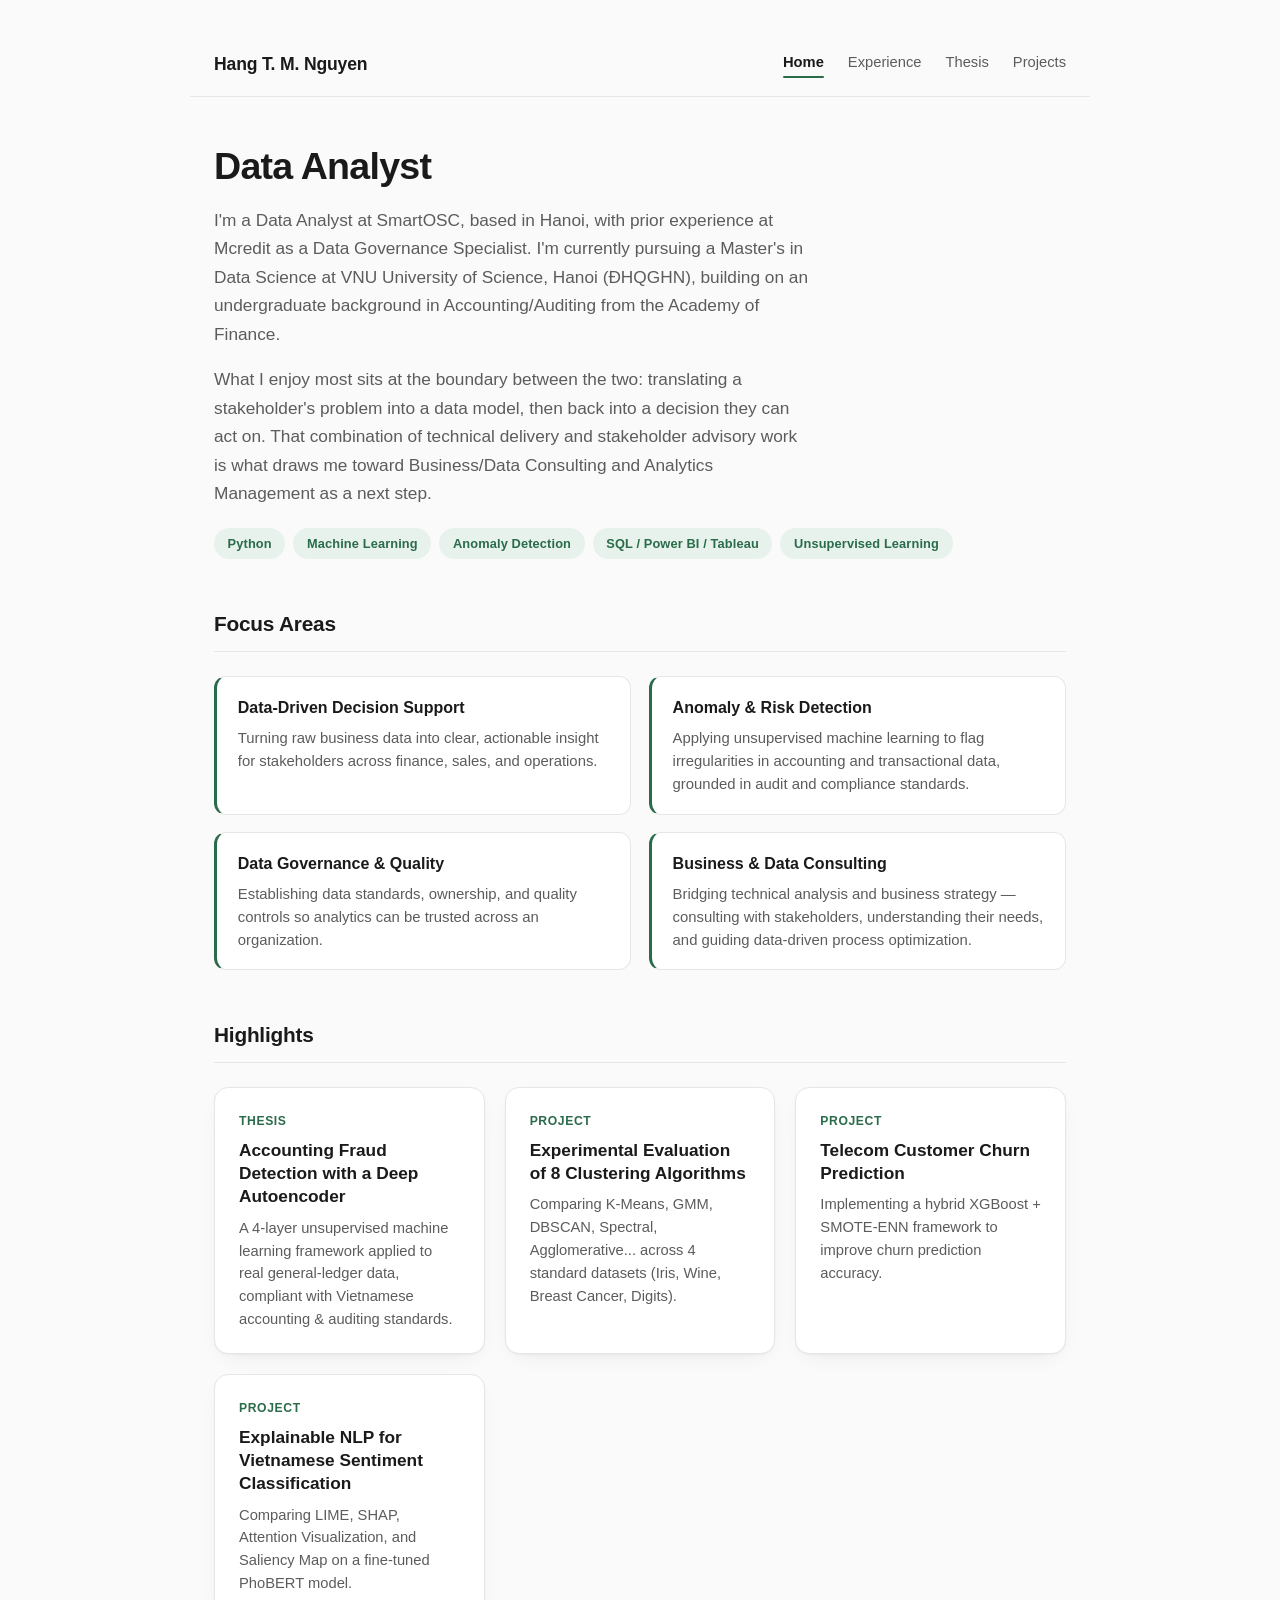
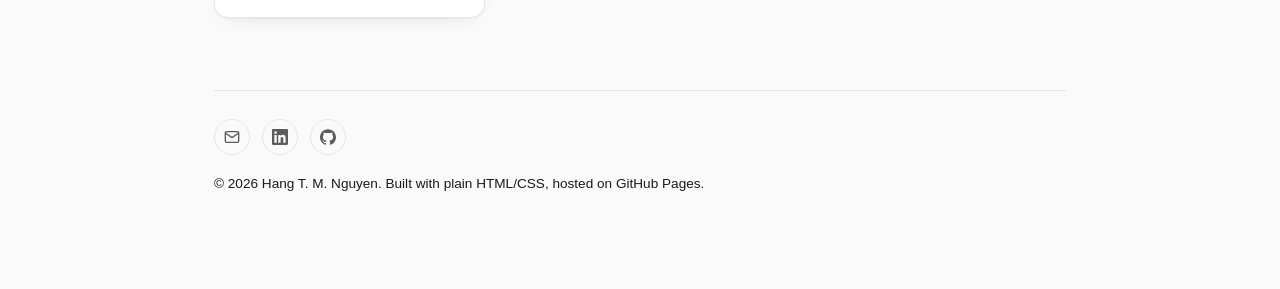
==== index.html @ ceee5864 "Add Experience page and reorder nav to Home/Experience/Thesis/Projects - New Experience page: real S" ====
<!DOCTYPE html>
<html lang="en">
<head>
<meta charset="UTF-8">
<meta name="viewport" content="width=device-width, initial-scale=1.0">
<title>Hang T. M. Nguyen — Data Portfolio</title>
<meta name="description" content="Data Analyst portfolio — master's thesis research, applied machine learning projects, and professional experience in data warehousing, governance, and BI.">
<meta name="theme-color" content="#2a6b4a">
<link rel="icon" type="image/svg+xml" href="assets/img/favicon.svg">
<meta property="og:title" content="Hang T. M. Nguyen — Data Portfolio">
<meta property="og:description" content="Data Analyst portfolio — master's thesis research, applied machine learning projects, and professional experience in data warehousing, governance, and BI.">
<meta property="og:type" content="website">
<meta property="og:image" content="https://hangminh102001-crypto.github.io/personal-portfolio/assets/img/og-image.png">
<meta property="og:image:secure_url" content="https://hangminh102001-crypto.github.io/personal-portfolio/assets/img/og-image.png">
<meta property="og:image:type" content="image/png">
<meta property="og:image:width" content="1200">
<meta property="og:image:height" content="630">
<meta property="og:url" content="https://hangminh102001-crypto.github.io/personal-portfolio/">
<meta name="twitter:card" content="summary_large_image">
<link rel="stylesheet" href="assets/css/style.css">
</head>
<body>
<div class="wrap">
  <header class="site-header">
    <a class="brand" href="index.html">Hang T. M. Nguyen</a>
    <nav class="site-nav">
      <a href="index.html" class="active">Home</a>
      <a href="experience/index.html">Experience</a>
      <a href="thesis/index.html">Thesis</a>
      <a href="projects/index.html">Projects</a>
    </nav>
  </header>

  <main>
    <h1>Data Analyst</h1>
    <p class="lede">
      I'm a Data Analyst at SmartOSC, based in Hanoi, with prior experience at Mcredit as a
      Data Governance Specialist. I'm currently pursuing a Master's in Data Science at VNU
      University of Science, Hanoi (ĐHQGHN), building on an undergraduate background in
      Accounting/Auditing from the Academy of Finance.
    </p>
    <p class="lede">
      What I enjoy most sits at the boundary between the two: translating a stakeholder's
      problem into a data model, then back into a decision they can act on. That combination
      of technical delivery and stakeholder advisory work is what draws me toward
      Business/Data Consulting and Analytics Management as a next step.
    </p>

    <div class="tag-row">
      <span class="tag">Python</span>
      <span class="tag">Machine Learning</span>
      <span class="tag">Anomaly Detection</span>
      <span class="tag">SQL / Power BI / Tableau</span>
      <span class="tag">Unsupervised Learning</span>
    </div>

    <h2>Focus Areas</h2>
    <div class="focus-grid">
      <div class="focus-item">
        <h3>Data-Driven Decision Support</h3>
        <p>Turning raw business data into clear, actionable insight for stakeholders across finance, sales, and operations.</p>
      </div>
      <div class="focus-item">
        <h3>Anomaly &amp; Risk Detection</h3>
        <p>Applying unsupervised machine learning to flag irregularities in accounting and transactional data, grounded in audit and compliance standards.</p>
      </div>
      <div class="focus-item">
        <h3>Data Governance &amp; Quality</h3>
        <p>Establishing data standards, ownership, and quality controls so analytics can be trusted across an organization.</p>
      </div>
      <div class="focus-item">
        <h3>Business &amp; Data Consulting</h3>
        <p>Bridging technical analysis and business strategy — consulting with stakeholders, understanding their needs, and guiding data-driven process optimization.</p>
      </div>
    </div>

    <h2>Highlights</h2>
    <div class="card-grid">
      <a class="card" href="thesis/index.html">
        <div class="card-eyebrow">Thesis</div>
        <h3>Accounting Fraud Detection with a Deep Autoencoder</h3>
        <p>A 4-layer unsupervised machine learning framework applied to real general-ledger
        data, compliant with Vietnamese accounting &amp; auditing standards.</p>
      </a>
      <a class="card" href="projects/clustering.html">
        <div class="card-eyebrow">Project</div>
        <h3>Experimental Evaluation of 8 Clustering Algorithms</h3>
        <p>Comparing K-Means, GMM, DBSCAN, Spectral, Agglomerative... across 4 standard
        datasets (Iris, Wine, Breast Cancer, Digits).</p>
      </a>
      <a class="card" href="projects/churn.html">
        <div class="card-eyebrow">Project</div>
        <h3>Telecom Customer Churn Prediction</h3>
        <p>Implementing a hybrid XGBoost + SMOTE-ENN framework to improve churn prediction
        accuracy.</p>
      </a>
      <a class="card" href="projects/xai.html">
        <div class="card-eyebrow">Project</div>
        <h3>Explainable NLP for Vietnamese Sentiment Classification</h3>
        <p>Comparing LIME, SHAP, Attention Visualization, and Saliency Map on a
        fine-tuned PhoBERT model.</p>
      </a>
    </div>

  </main>

  <footer class="site-footer">
    <div class="social-links">
      <a href="mailto:hangminh102001@gmail.com" aria-label="Email">
        <svg viewBox="0 0 24 24" fill="none" stroke="currentColor" stroke-width="2" stroke-linecap="round" stroke-linejoin="round"><rect x="2" y="4" width="20" height="16" rx="2"/><path d="m22 6-10 7L2 6"/></svg>
      </a>
      <a href="https://www.linkedin.com/in/nguyenminhhang20/" target="_blank" rel="noopener" aria-label="LinkedIn">
        <svg viewBox="0 0 24 24" fill="currentColor"><path d="M20.447 20.452h-3.554v-5.569c0-1.328-.027-3.037-1.852-3.037-1.853 0-2.136 1.445-2.136 2.939v5.667H9.351V9h3.414v1.561h.046c.477-.9 1.637-1.85 3.37-1.85 3.601 0 4.267 2.37 4.267 5.455v6.286zM5.337 7.433c-1.144 0-2.063-.926-2.063-2.065 0-1.138.92-2.063 2.063-2.063 1.14 0 2.064.925 2.064 2.063 0 1.139-.925 2.065-2.064 2.065zm1.782 13.019H3.555V9h3.564v11.452zM22.225 0H1.771C.792 0 0 .774 0 1.729v20.542C0 23.227.792 24 1.771 24h20.451C23.2 24 24 23.227 24 22.271V1.729C24 .774 23.2 0 22.222 0h.003z"/></svg>
      </a>
      <a href="https://github.com/hangminh102001-crypto" target="_blank" rel="noopener" aria-label="GitHub">
        <svg viewBox="0 0 24 24" fill="currentColor"><path d="M12 .297c-6.63 0-12 5.373-12 12 0 5.303 3.438 9.8 8.205 11.385.6.113.82-.258.82-.577 0-.285-.01-1.04-.015-2.04-3.338.724-4.042-1.61-4.042-1.61-.546-1.385-1.333-1.755-1.333-1.755-1.089-.744.084-.729.084-.729 1.205.084 1.838 1.236 1.838 1.236 1.07 1.835 2.809 1.305 3.495.998.108-.775.42-1.305.762-1.605-2.665-.3-5.466-1.332-5.466-5.93 0-1.31.465-2.38 1.235-3.22-.135-.303-.54-1.523.105-3.176 0 0 1.005-.322 3.3 1.23.96-.267 1.98-.399 3-.405 1.02.006 2.04.138 3 .405 2.28-1.552 3.285-1.23 3.285-1.23.645 1.653.24 2.873.12 3.176.765.84 1.23 1.91 1.23 3.22 0 4.61-2.805 5.625-5.475 5.92.42.36.81 1.096.81 2.22 0 1.606-.015 2.896-.015 3.286 0 .315.21.69.825.57C20.565 22.092 24 17.592 24 12.297c0-6.627-5.373-12-12-12"/></svg>
      </a>
    </div>
    <p>&copy; 2026 Hang T. M. Nguyen. Built with plain HTML/CSS, hosted on GitHub Pages.</p>
  </footer>
</div>
</body>
</html>
---- assets/css/style.css ----
:root {
  --bg: #fafafa;
  --bg-card: #ffffff;
  --bg-raised: #ffffff;
  --text: #1a1a1a;
  --text-muted: #5c5c5c;
  --accent: #2a6b4a;
  --accent-2: #3f8f68;
  --accent-soft: #e7f2ec;
  --border: #e6e6e4;
  --shadow: 0 1px 2px rgba(20, 20, 20, 0.04), 0 8px 24px -12px rgba(20, 20, 20, 0.12);
  --shadow-hover: 0 4px 10px rgba(20, 20, 20, 0.06), 0 16px 32px -14px rgba(20, 20, 20, 0.18);
  --max-width: 900px;
  --radius: 14px;
}

@media (prefers-color-scheme: dark) {
  :root {
    --bg: #14161a;
    --bg-card: #1b1e23;
    --bg-raised: #20242a;
    --text: #edeef0;
    --text-muted: #9aa0a8;
    --accent: #6fc39a;
    --accent-2: #8fd6b3;
    --accent-soft: #1c2b24;
    --border: #2c3038;
    --shadow: 0 1px 2px rgba(0, 0, 0, 0.3), 0 8px 24px -12px rgba(0, 0, 0, 0.5);
    --shadow-hover: 0 4px 10px rgba(0, 0, 0, 0.35), 0 20px 36px -14px rgba(0, 0, 0, 0.55);
  }
}

* { box-sizing: border-box; }

::selection {
  background: var(--accent);
  color: #fff;
}

html { scroll-behavior: smooth; }

body {
  margin: 0;
  background: var(--bg);
  color: var(--text);
  font-family: -apple-system, BlinkMacSystemFont, "Segoe UI", Roboto, Helvetica, Arial, sans-serif;
  -webkit-font-smoothing: antialiased;
  text-rendering: optimizeLegibility;
  line-height: 1.65;
}

a { color: inherit; }

:focus-visible {
  outline: 2px solid var(--accent);
  outline-offset: 2px;
  border-radius: 4px;
}

.wrap {
  max-width: var(--max-width);
  margin: 0 auto;
  padding: 2rem 1.5rem 5rem;
}

header.site-header {
  position: sticky;
  top: 0;
  z-index: 20;
  display: flex;
  justify-content: space-between;
  align-items: center;
  flex-wrap: wrap;
  gap: 0.75rem;
  margin: 0 -1.5rem 3rem;
  padding: 1.1rem 1.5rem;
  background: color-mix(in srgb, var(--bg) 88%, transparent);
  backdrop-filter: blur(10px);
  -webkit-backdrop-filter: blur(10px);
  border-bottom: 1px solid var(--border);
}

.brand {
  font-weight: 800;
  font-size: 1.1rem;
  letter-spacing: -0.01em;
  color: var(--text);
  text-decoration: none;
}

nav.site-nav {
  display: flex;
  align-items: center;
}

nav.site-nav a {
  position: relative;
  color: var(--text-muted);
  text-decoration: none;
  margin-left: 1.5rem;
  font-size: 0.92rem;
  font-weight: 500;
  padding-bottom: 4px;
  transition: color 0.15s ease;
}

nav.site-nav a::after {
  content: "";
  position: absolute;
  left: 0;
  right: 100%;
  bottom: 0;
  height: 2px;
  background: var(--accent);
  border-radius: 2px;
  transition: right 0.2s ease;
}

nav.site-nav a:hover {
  color: var(--text);
}

nav.site-nav a:hover::after,
nav.site-nav a.active::after {
  right: 0;
}

nav.site-nav a.active {
  color: var(--text);
  font-weight: 700;
}

h1 {
  font-size: 2.35rem;
  font-weight: 800;
  letter-spacing: -0.02em;
  line-height: 1.15;
  margin: 0 0 0.6rem;
}

h2 {
  font-size: 1.3rem;
  font-weight: 700;
  letter-spacing: -0.01em;
  margin-top: 3rem;
  margin-bottom: 1rem;
  padding-bottom: 0.6rem;
  border-bottom: 1px solid var(--border);
}

h3 {
  font-size: 1.08rem;
  font-weight: 700;
  margin-top: 1.75rem;
}

p, li { color: var(--text); }

.lede {
  color: var(--text-muted);
  font-size: 1.08rem;
  max-width: 62ch;
}

.tag-row {
  display: flex;
  flex-wrap: wrap;
  gap: 0.5rem;
  margin: 1.25rem 0 2rem;
}

.tag {
  background: var(--accent-soft);
  color: var(--accent);
  padding: 0.32rem 0.85rem;
  border-radius: 999px;
  font-size: 0.8rem;
  font-weight: 600;
  letter-spacing: 0.01em;
}

.card-grid {
  display: grid;
  grid-template-columns: repeat(auto-fit, minmax(240px, 1fr));
  gap: 1.25rem;
  margin: 1.5rem 0;
}

.card {
  background: var(--bg-card);
  border: 1px solid var(--border);
  border-radius: var(--radius);
  padding: 1.4rem 1.5rem;
  text-decoration: none;
  color: var(--text);
  display: block;
  box-shadow: var(--shadow);
  transition: transform 0.2s ease, box-shadow 0.2s ease, border-color 0.2s ease;
}

.card:hover {
  transform: translateY(-3px);
  border-color: var(--accent);
  box-shadow: var(--shadow-hover);
}

.card .card-eyebrow {
  color: var(--accent);
  font-size: 0.76rem;
  font-weight: 700;
  text-transform: uppercase;
  letter-spacing: 0.05em;
}

.card h3 {
  margin: 0.5rem 0 0.5rem;
  font-size: 1.08rem;
  line-height: 1.35;
}

.card p {
  color: var(--text-muted);
  font-size: 0.92rem;
  margin: 0;
  line-height: 1.55;
}

figure {
  margin: 1.75rem 0;
}

figure img {
  width: 100%;
  border-radius: var(--radius);
  border: 1px solid var(--border);
  box-shadow: var(--shadow);
  display: block;
}

figcaption {
  color: var(--text-muted);
  font-size: 0.85rem;
  margin-top: 0.6rem;
  text-align: center;
  line-height: 1.5;
}

table {
  width: 100%;
  border-collapse: collapse;
  margin: 1.25rem 0;
  font-size: 0.92rem;
  display: block;
  overflow-x: auto;
  border-radius: 10px;
}

th, td {
  text-align: left;
  padding: 0.65rem 0.9rem;
  border-bottom: 1px solid var(--border);
  white-space: nowrap;
}

thead th {
  color: var(--text-muted);
  font-weight: 700;
  font-size: 0.78rem;
  text-transform: uppercase;
  letter-spacing: 0.04em;
  background: var(--accent-soft);
  border-bottom: 1px solid var(--border);
}

thead tr:first-child th:first-child { border-top-left-radius: 10px; }
thead tr:first-child th:last-child { border-top-right-radius: 10px; }

tbody tr:nth-child(even) {
  background: color-mix(in srgb, var(--bg-card) 60%, var(--accent-soft) 40%);
}

tbody tr:hover {
  background: var(--accent-soft);
}

.note {
  background: var(--accent-soft);
  border-left: 3px solid var(--accent);
  padding: 1rem 1.2rem;
  border-radius: 8px;
  font-size: 0.92rem;
  margin: 1.5rem 0;
}

.btn-row {
  display: flex;
  flex-wrap: wrap;
  gap: 0.75rem;
  margin: 1.5rem 0;
}

.btn {
  display: inline-block;
  padding: 0.6rem 1.2rem;
  border-radius: 8px;
  text-decoration: none;
  font-size: 0.9rem;
  font-weight: 600;
  border: 1px solid var(--border);
  color: var(--text);
  transition: border-color 0.15s ease, transform 0.15s ease;
}

.btn:hover { border-color: var(--accent); }

.btn.primary {
  background: var(--accent);
  color: #fff;
  border-color: var(--accent);
}

footer.site-footer {
  margin-top: 4.5rem;
  padding-top: 1.75rem;
  border-top: 1px solid var(--border);
  color: var(--text-muted);
  font-size: 0.85rem;
}

.social-links {
  display: flex;
  gap: 0.75rem;
  margin-bottom: 1.1rem;
}

.social-links a {
  color: var(--text-muted);
  display: inline-flex;
  align-items: center;
  justify-content: center;
  width: 36px;
  height: 36px;
  border: 1px solid var(--border);
  border-radius: 50%;
  transition: color 0.15s ease, border-color 0.15s ease, transform 0.15s ease, background 0.15s ease;
}

.social-links a:hover {
  color: #fff;
  background: var(--accent);
  border-color: var(--accent);
  transform: translateY(-2px);
}

.social-links svg {
  width: 16px;
  height: 16px;
}

.focus-grid {
  display: grid;
  grid-template-columns: repeat(2, 1fr);
  gap: 1.1rem;
  margin: 1.5rem 0;
}

.focus-item {
  padding: 1.1rem 1.3rem;
  border-radius: 12px;
  border: 1px solid var(--border);
  border-left: 3px solid var(--accent);
  background: var(--bg-card);
}

.focus-item h3 {
  margin: 0 0 0.35rem;
  font-size: 1rem;
}

.focus-item p {
  margin: 0;
  color: var(--text-muted);
  font-size: 0.93rem;
  line-height: 1.55;
}

code {
  background: var(--accent-soft);
  padding: 0.15rem 0.4rem;
  border-radius: 5px;
  font-size: 0.9em;
}

@media (max-width: 640px) {
  .wrap { padding: 1.5rem 1.1rem 4rem; }
  header.site-header { margin: 0 -1.1rem 2.25rem; padding: 1rem 1.1rem; }
  h1 { font-size: 1.85rem; }
  nav.site-nav a { margin-left: 1rem; font-size: 0.88rem; }
  .focus-grid { grid-template-columns: 1fr; }
  .kpi-grid { grid-template-columns: repeat(2, 1fr) !important; }
}

/* --- Dashboard demo components --- */
.dash-panel {
  background: var(--bg-card);
  border: 1px solid var(--border);
  border-radius: var(--radius);
  box-shadow: var(--shadow);
  padding: 1.5rem 1.6rem;
  margin: 1.5rem 0;
}

.dash-panel h3 {
  margin: 0 0 1.1rem;
  font-size: 1rem;
}

.kpi-grid {
  display: grid;
  grid-template-columns: repeat(4, 1fr);
  gap: 1rem;
  margin: 1.5rem 0;
}

.kpi-stat {
  background: var(--bg-card);
  border: 1px solid var(--border);
  border-radius: var(--radius);
  box-shadow: var(--shadow);
  padding: 1.1rem 1.2rem;
}

.kpi-stat .kpi-label {
  font-size: 0.78rem;
  font-weight: 700;
  text-transform: uppercase;
  letter-spacing: 0.04em;
  color: var(--text-muted);
}

.kpi-stat .kpi-value {
  font-size: 1.7rem;
  font-weight: 800;
  letter-spacing: -0.01em;
  margin: 0.35rem 0 0.15rem;
}

.kpi-stat .kpi-delta {
  font-size: 0.85rem;
  font-weight: 700;
}

.kpi-delta.up { color: var(--accent); }
.kpi-delta.down { color: #c0392b; }
@media (prefers-color-scheme: dark) {
  .kpi-delta.down { color: #ff7a6e; }
}

.chart-legend {
  display: flex;
  gap: 1.25rem;
  font-size: 0.85rem;
  color: var(--text-muted);
  margin-bottom: 0.75rem;
}

.chart-legend span::before {
  content: "";
  display: inline-block;
  width: 10px;
  height: 10px;
  border-radius: 50%;
  margin-right: 0.4rem;
}

.chart-legend .legend-plan::before { background: var(--text-muted); }
.chart-legend .legend-actual::before { background: var(--accent); }

.funnel { display: flex; flex-direction: column; gap: 0.5rem; margin-top: 1rem; }

.funnel-row {
  display: grid;
  grid-template-columns: 140px 1fr 90px;
  align-items: center;
  gap: 0.75rem;
}

.funnel-row .funnel-label { font-size: 0.85rem; color: var(--text-muted); }

.funnel-row .funnel-bar-track {
  background: var(--accent-soft);
  border-radius: 6px;
  height: 22px;
  overflow: hidden;
}

.funnel-row .funnel-bar-fill {
  background: linear-gradient(90deg, var(--accent), var(--accent-2));
  height: 100%;
  border-radius: 6px;
}

.funnel-row .funnel-value {
  font-size: 0.85rem;
  font-weight: 700;
  text-align: right;
}

.status-list { display: flex; flex-direction: column; gap: 0.85rem; margin-top: 1rem; }

.status-row {
  display: flex;
  align-items: flex-start;
  gap: 0.7rem;
  font-size: 0.92rem;
}

.status-dot {
  flex: none;
  width: 12px;
  height: 12px;
  border-radius: 50%;
  margin-top: 0.3rem;
}

.status-dot.green { background: #2f9e5c; }
.status-dot.amber { background: #d9942b; }
.status-dot.red { background: #c0392b; }

.status-row .status-text strong { display: block; }
.status-row .status-text span { color: var(--text-muted); font-size: 0.85rem; }

pre.code-block {
  background: #1a1e23;
  color: #d9e0e8;
  border-radius: 10px;
  padding: 1.1rem 1.3rem;
  overflow-x: auto;
  font-size: 0.82rem;
  line-height: 1.55;
  margin: 1.25rem 0;
}

pre.code-block code {
  background: none;
  padding: 0;
  color: inherit;
  font-family: "SF Mono", Consolas, "Courier New", monospace;
}

.pipeline-flow {
  display: flex;
  align-items: stretch;
  gap: 0.5rem;
  overflow-x: auto;
  margin: 1.5rem 0;
  padding-bottom: 0.5rem;
}

.pipeline-step {
  flex: 1 0 140px;
  background: var(--bg-card);
  border: 1px solid var(--border);
  border-radius: 12px;
  box-shadow: var(--shadow);
  padding: 1rem 1.1rem;
  min-width: 140px;
}

.pipeline-step .step-num {
  color: var(--accent);
  font-weight: 800;
  font-size: 0.78rem;
  text-transform: uppercase;
  letter-spacing: 0.04em;
}

.pipeline-step h4 {
  margin: 0.3rem 0 0.4rem;
  font-size: 0.95rem;
}

.pipeline-step p {
  margin: 0;
  font-size: 0.82rem;
  color: var(--text-muted);
  line-height: 1.45;
}

.pipeline-arrow {
  display: flex;
  align-items: center;
  justify-content: center;
  color: var(--text-muted);
  font-size: 1.3rem;
  flex: none;
}

.bus-matrix-table th, .bus-matrix-table td {
  text-align: center;
}

.bus-matrix-table td:first-child, .bus-matrix-table th:first-child {
  text-align: left;
  white-space: normal;
  font-weight: 600;
}

.bus-matrix-table .yes { color: var(--accent); font-weight: 800; }
.bus-matrix-table .no { color: var(--border); }

.severity-tag {
  padding: 0.2rem 0.6rem;
  border-radius: 999px;
  font-size: 0.75rem;
  font-weight: 700;
}
.severity-tag.high { background: rgba(192,57,43,0.12); color: #c0392b; }
.severity-tag.medium { background: rgba(217,148,43,0.14); color: #a86a15; }
.severity-tag.low { background: var(--accent-soft); color: var(--accent); }
@media (prefers-color-scheme: dark) {
  .severity-tag.medium { color: #e0a94f; }
}

.dash-page-tag {
  display: inline-block;
  font-size: 0.72rem;
  font-weight: 700;
  text-transform: uppercase;
  letter-spacing: 0.05em;
  color: var(--text-muted);
  border: 1px solid var(--border);
  border-radius: 999px;
  padding: 0.15rem 0.7rem;
  margin-bottom: 0.5rem;
}

.treemap {
  display: flex;
  gap: 4px;
  height: 170px;
  margin: 1rem 0;
}
.treemap-block {
  border-radius: 8px;
  display: flex;
  flex-direction: column;
  justify-content: center;
  align-items: center;
  color: #fff;
  font-size: 0.82rem;
  font-weight: 700;
  text-align: center;
  padding: 0.4rem;
}
.treemap-block .tm-value {
  font-weight: 800;
  font-size: 1rem;
  margin-top: 0.25rem;
}

.pie-wrap {
  display: flex;
  align-items: center;
  gap: 2rem;
  flex-wrap: wrap;
  margin: 1rem 0;
}
.pie-circle {
  width: 150px;
  height: 150px;
  border-radius: 50%;
  flex: none;
}
.pie-legend {
  display: flex;
  flex-direction: column;
  gap: 0.55rem;
  font-size: 0.88rem;
}
.pie-legend-item {
  display: flex;
  align-items: center;
  gap: 0.5rem;
}
.pie-swatch {
  width: 12px;
  height: 12px;
  border-radius: 3px;
  display: inline-block;
  flex: none;
}

.stacked100-row {
  display: flex;
  align-items: center;
  gap: 0.75rem;
  margin-bottom: 0.6rem;
}
.stacked100-label {
  width: 28px;
  font-size: 0.8rem;
  color: var(--text-muted);
  flex: none;
}
.stacked100-track {
  flex: 1;
  display: flex;
  height: 22px;
  border-radius: 6px;
  overflow: hidden;
}
.seg-a { background: var(--accent); }
.seg-b { background: var(--accent-2); }
.seg-c { background: var(--accent-soft); }
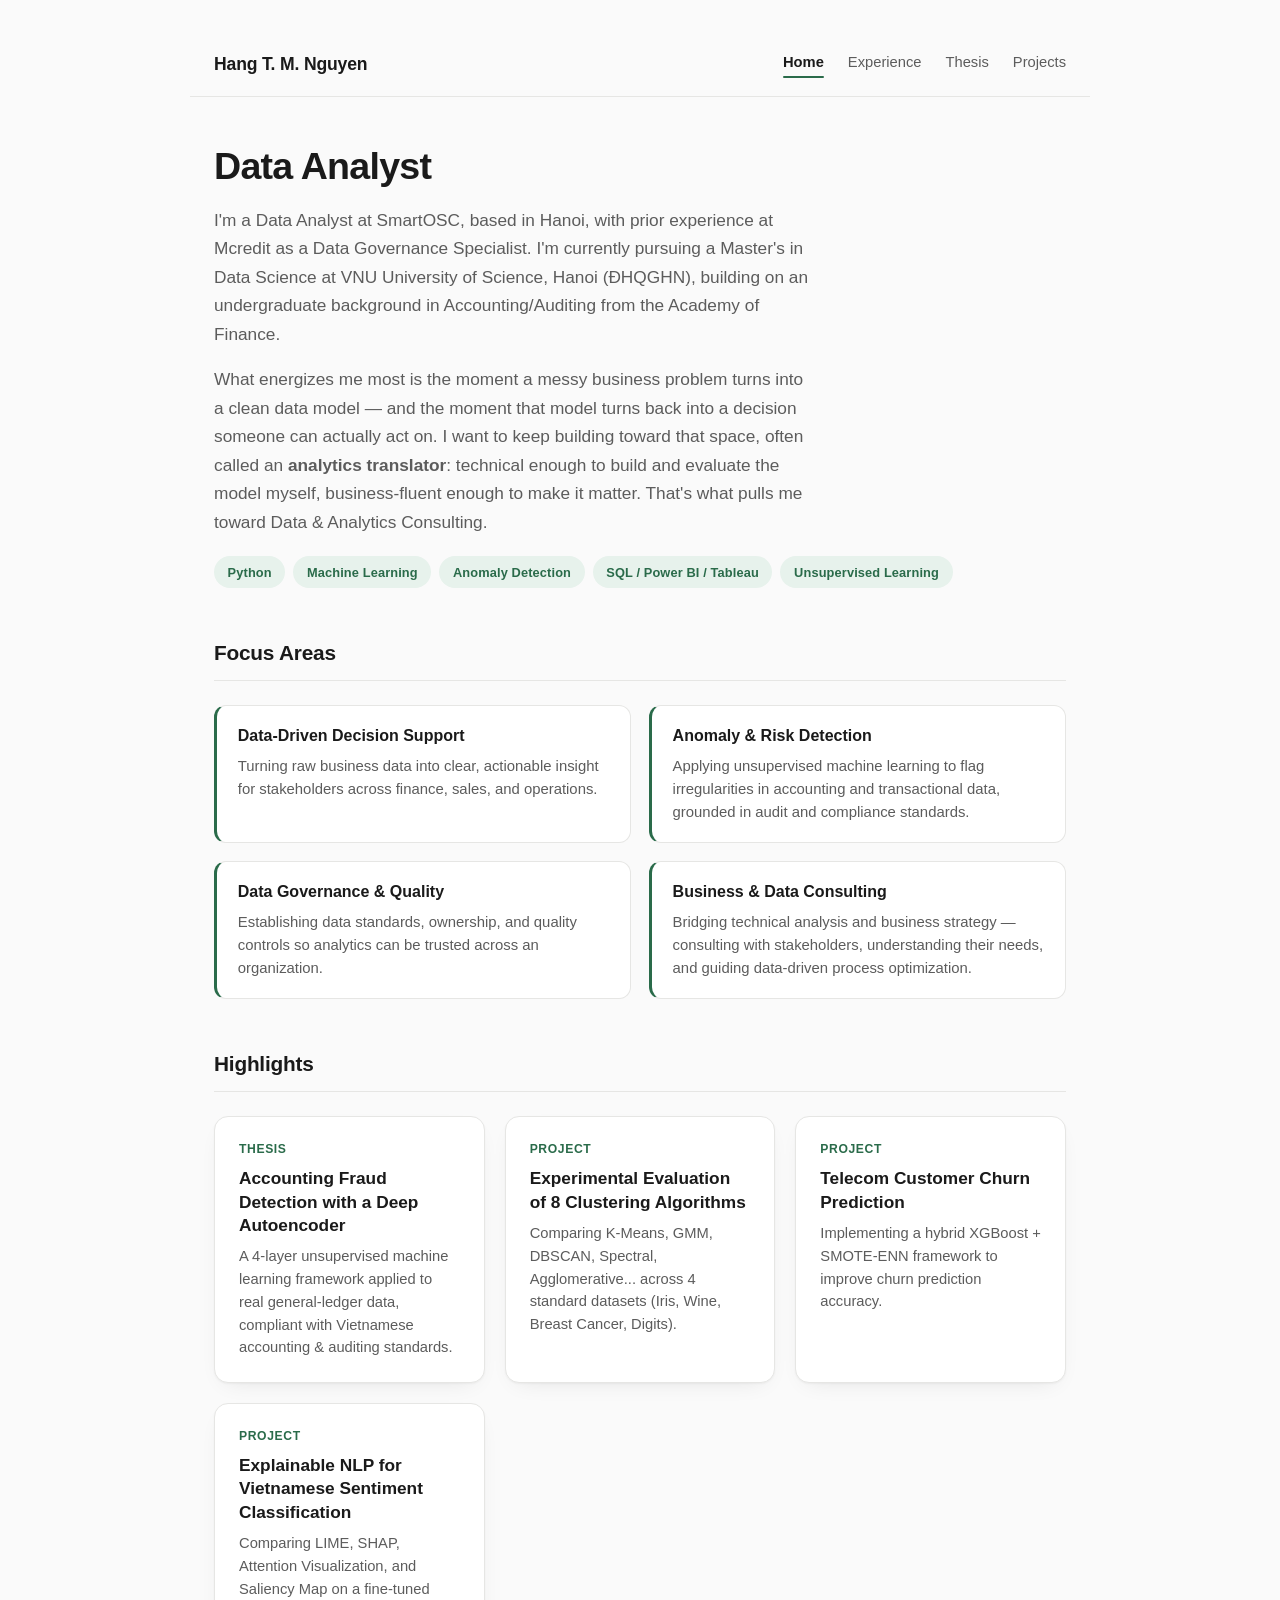
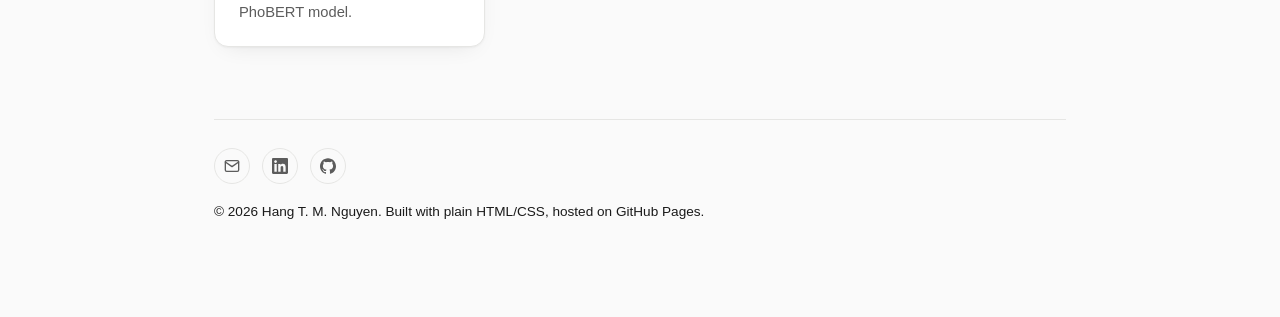
==== commit 7f9ba420: "Reposition Home intro around the analytics translator identity; trim thesis WIP badge - Rewrite Home" ====
--- a/index.html
+++ b/index.html
@@ -40,10 +40,12 @@
       Accounting/Auditing from the Academy of Finance.
     </p>
     <p class="lede">
-      What I enjoy most sits at the boundary between the two: translating a stakeholder's
-      problem into a data model, then back into a decision they can act on. That combination
-      of technical delivery and stakeholder advisory work is what draws me toward
-      Business/Data Consulting and Analytics Management as a next step.
+      What energizes me most is the moment a messy business problem turns into a clean data
+      model — and the moment that model turns back into a decision someone can actually act on.
+      I want to keep building toward that space, often called an
+      <strong>analytics translator</strong>: technical enough to build and evaluate the model
+      myself, business-fluent enough to make it matter. That's what pulls me toward Data &amp;
+      Analytics Consulting.
     </p>
 
     <div class="tag-row">
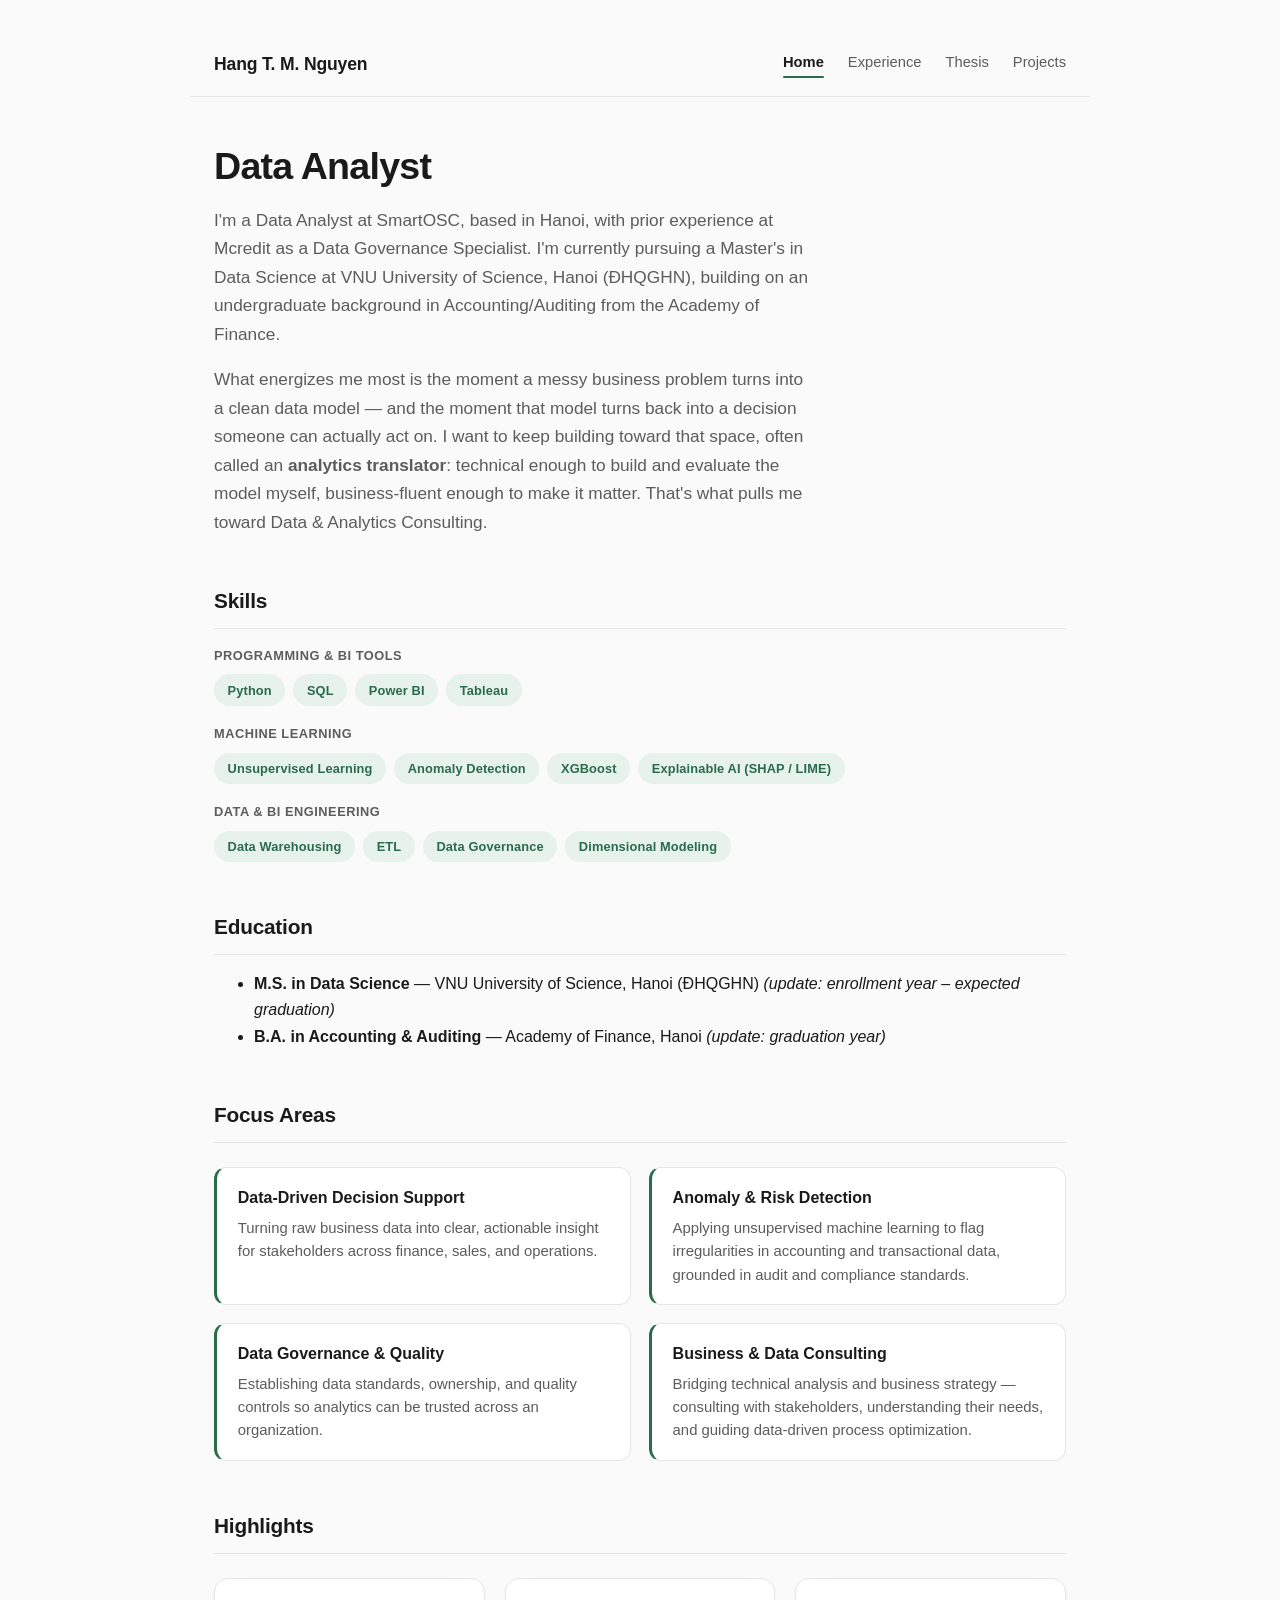
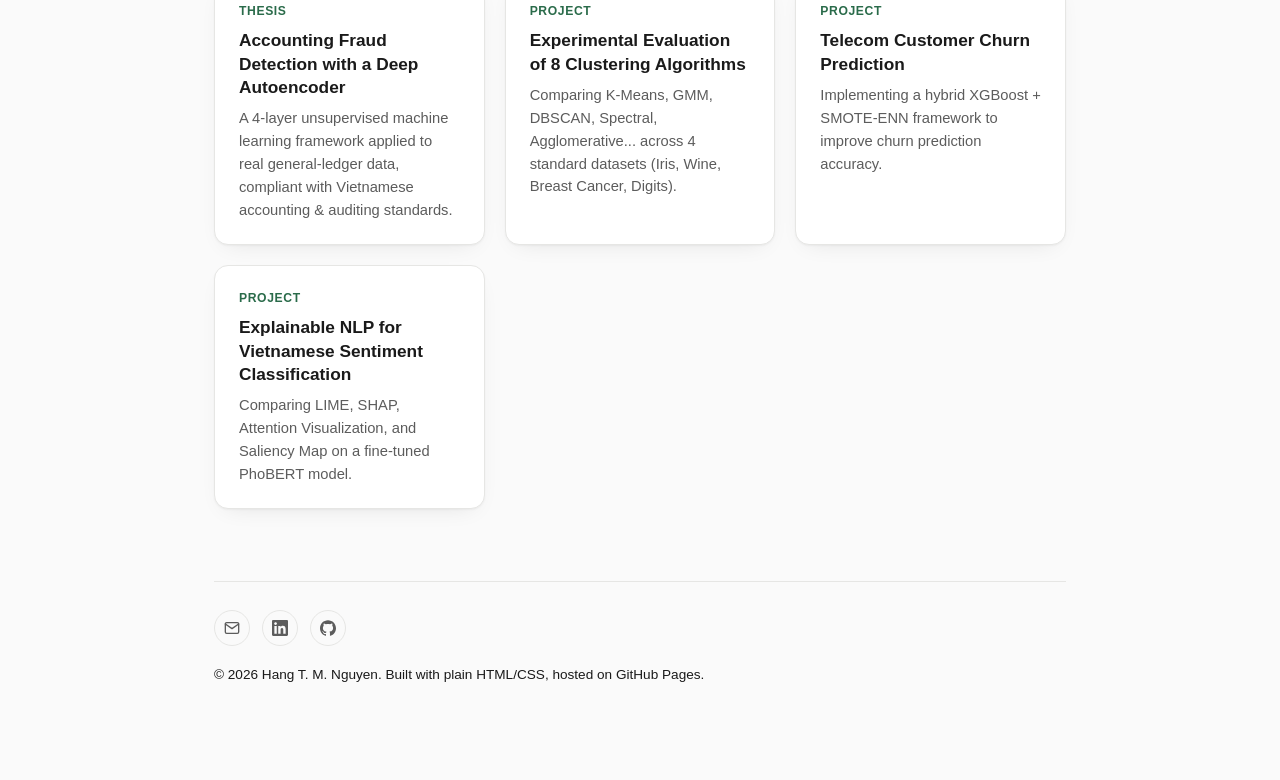
==== commit 3bd521ba: "Add Education/Skills sections and data visualizations to project pages - Home: split flat tag list i" ====
--- a/index.html
+++ b/index.html
@@ -48,13 +48,40 @@
       Analytics Consulting.
     </p>
 
-    <div class="tag-row">
-      <span class="tag">Python</span>
-      <span class="tag">Machine Learning</span>
-      <span class="tag">Anomaly Detection</span>
-      <span class="tag">SQL / Power BI / Tableau</span>
-      <span class="tag">Unsupervised Learning</span>
+    <h2>Skills</h2>
+    <div class="skill-group">
+      <h3>Programming &amp; BI Tools</h3>
+      <div class="tag-row">
+        <span class="tag">Python</span>
+        <span class="tag">SQL</span>
+        <span class="tag">Power BI</span>
+        <span class="tag">Tableau</span>
+      </div>
     </div>
+    <div class="skill-group">
+      <h3>Machine Learning</h3>
+      <div class="tag-row">
+        <span class="tag">Unsupervised Learning</span>
+        <span class="tag">Anomaly Detection</span>
+        <span class="tag">XGBoost</span>
+        <span class="tag">Explainable AI (SHAP / LIME)</span>
+      </div>
+    </div>
+    <div class="skill-group">
+      <h3>Data &amp; BI Engineering</h3>
+      <div class="tag-row">
+        <span class="tag">Data Warehousing</span>
+        <span class="tag">ETL</span>
+        <span class="tag">Data Governance</span>
+        <span class="tag">Dimensional Modeling</span>
+      </div>
+    </div>
+
+    <h2>Education</h2>
+    <ul>
+      <li><strong>M.S. in Data Science</strong> — VNU University of Science, Hanoi (ĐHQGHN) <em>(update: enrollment year – expected graduation)</em></li>
+      <li><strong>B.A. in Accounting &amp; Auditing</strong> — Academy of Finance, Hanoi <em>(update: graduation year)</em></li>
+    </ul>
 
     <h2>Focus Areas</h2>
     <div class="focus-grid">
@@ -121,5 +148,8 @@
     <p>&copy; 2026 Hang T. M. Nguyen. Built with plain HTML/CSS, hosted on GitHub Pages.</p>
   </footer>
 </div>
+<!-- Cloudflare Web Analytics -->
+<script type='module' src='https://static.cloudflareinsights.com/beacon.min.js' data-cf-beacon='{"token": "c5eda4be179143a1925b9e3b05d970e9"}'></script>
+<!-- End Cloudflare Web Analytics -->
 </body>
 </html>
--- a/assets/css/style.css
+++ b/assets/css/style.css
@@ -169,6 +169,19 @@
   margin: 1.25rem 0 2rem;
 }
 
+.skill-group { margin-bottom: 1.1rem; }
+
+.skill-group h3 {
+  margin: 0 0 0.5rem;
+  font-size: 0.8rem;
+  font-weight: 700;
+  text-transform: uppercase;
+  letter-spacing: 0.04em;
+  color: var(--text-muted);
+}
+
+.skill-group .tag-row { margin: 0 0 1.1rem; }
+
 .tag {
   background: var(--accent-soft);
   color: var(--accent);
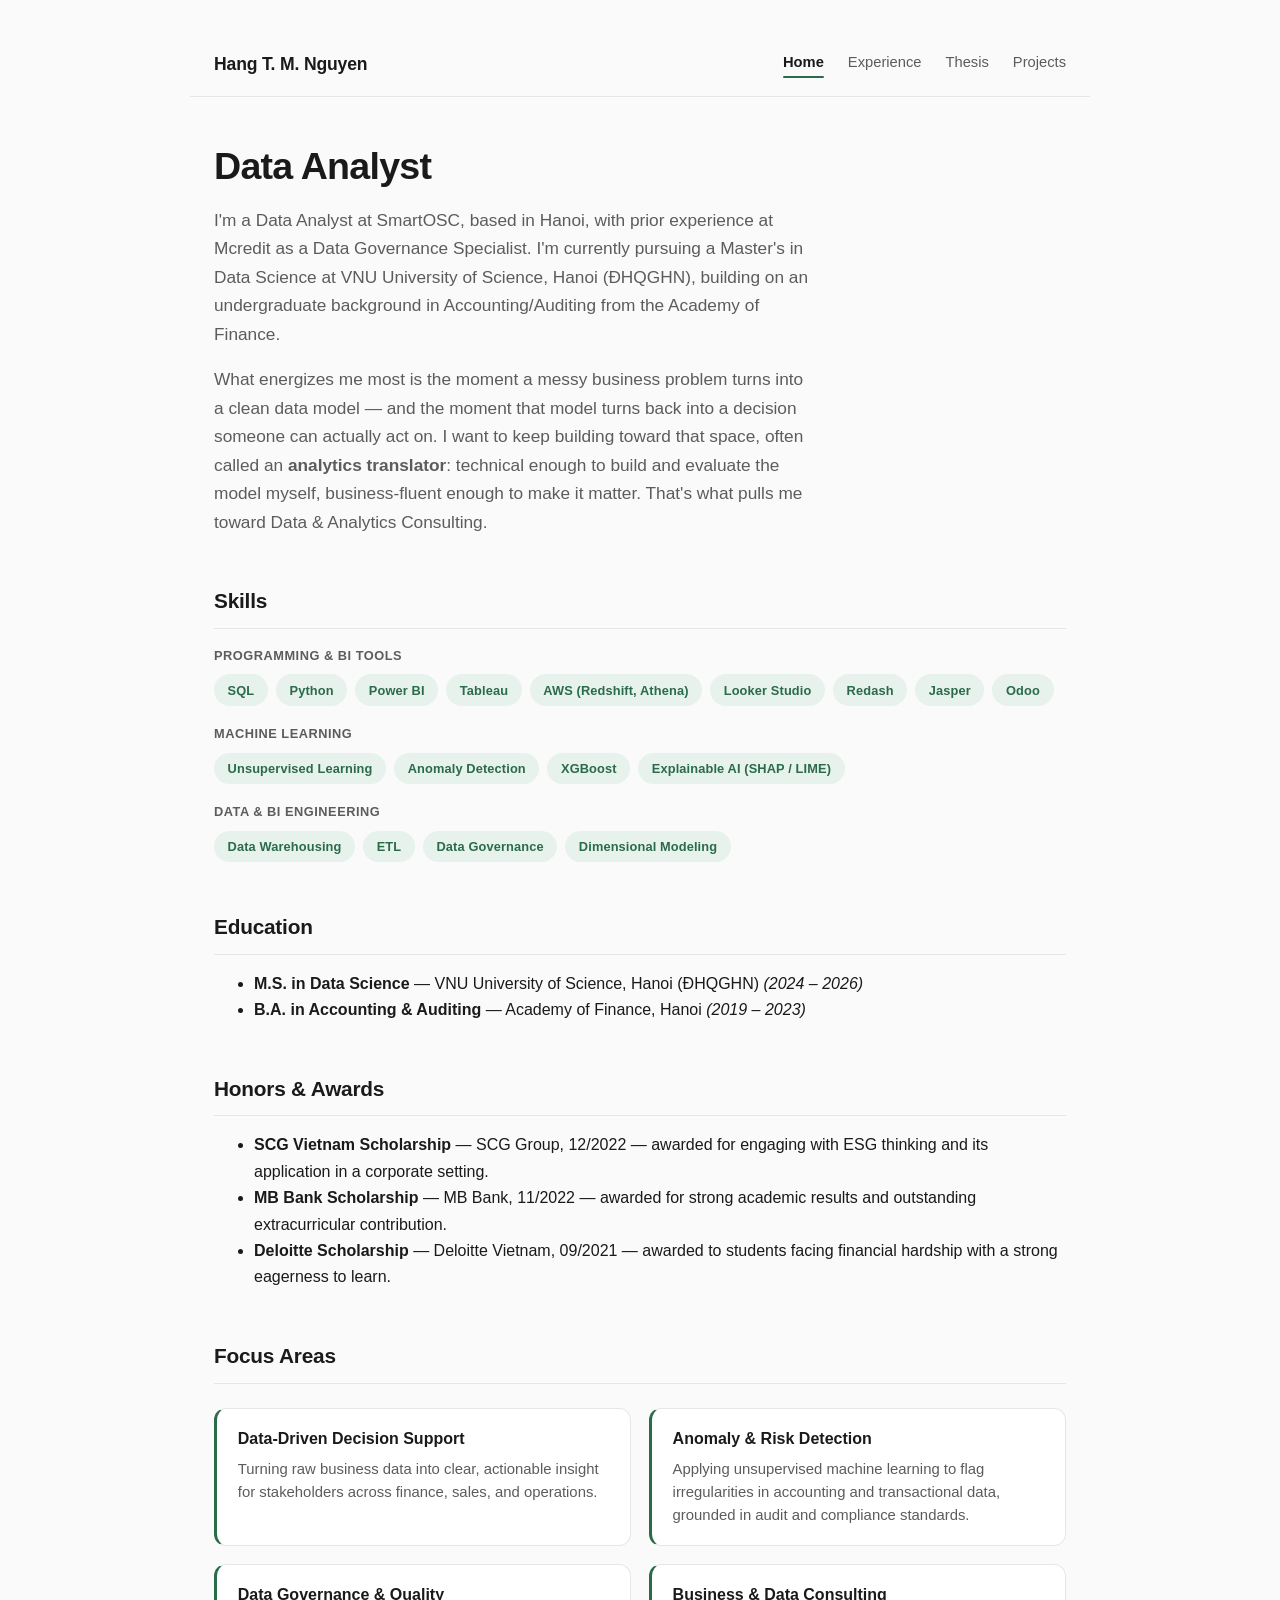
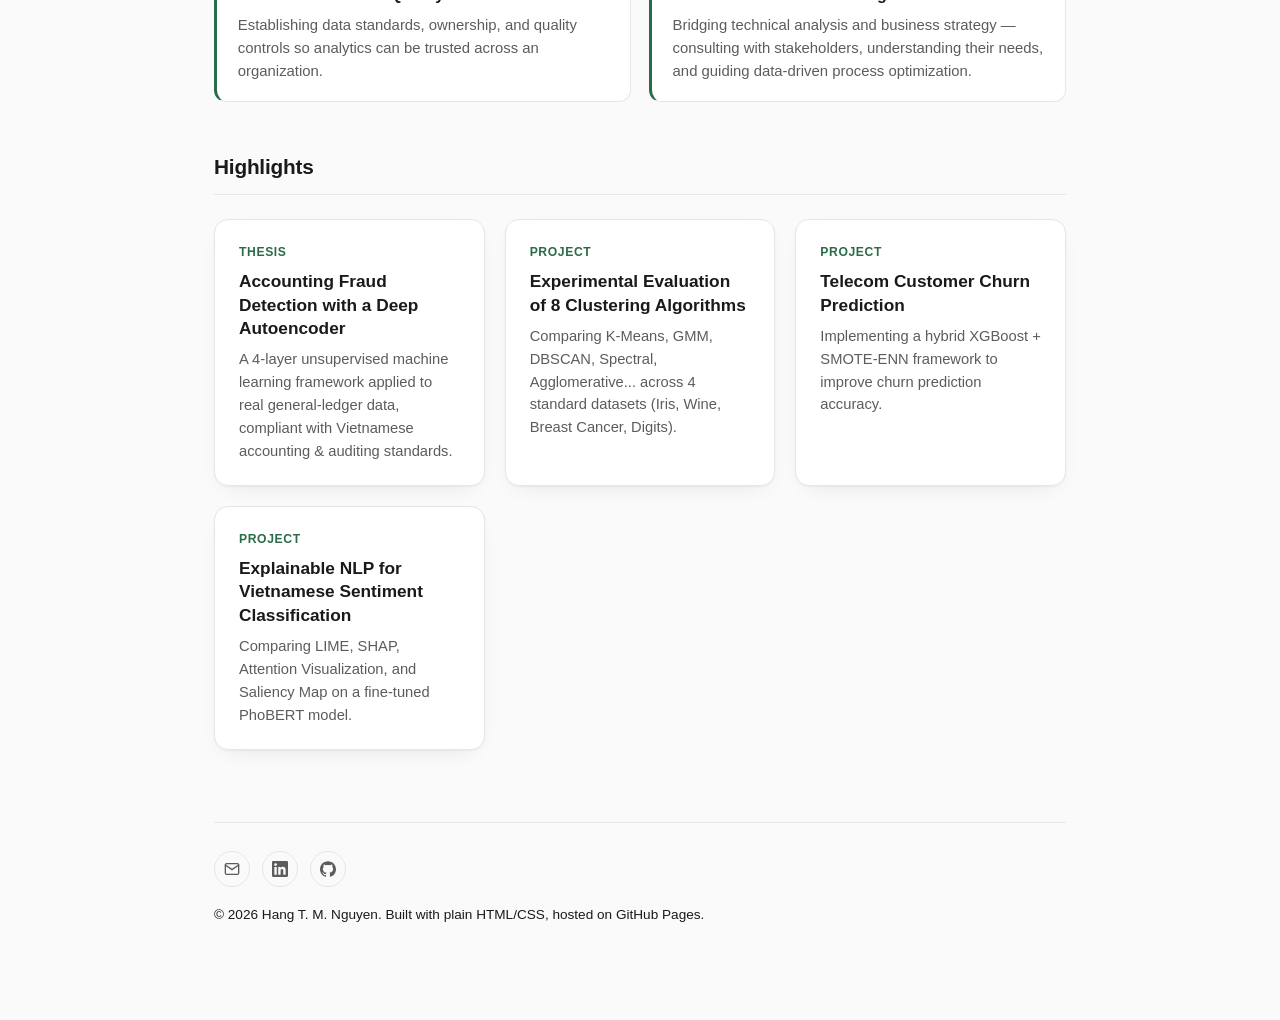
==== commit 19986478: "Fill Education dates, expand BI tool skills, add Honors & Awards - Education: fill in real enrollmen" ====
--- a/index.html
+++ b/index.html
@@ -52,10 +52,15 @@
     <div class="skill-group">
       <h3>Programming &amp; BI Tools</h3>
       <div class="tag-row">
+        <span class="tag">SQL</span>
         <span class="tag">Python</span>
-        <span class="tag">SQL</span>
         <span class="tag">Power BI</span>
         <span class="tag">Tableau</span>
+        <span class="tag">AWS (Redshift, Athena)</span>
+        <span class="tag">Looker Studio</span>
+        <span class="tag">Redash</span>
+        <span class="tag">Jasper</span>
+        <span class="tag">Odoo</span>
       </div>
     </div>
     <div class="skill-group">
@@ -79,8 +84,15 @@
 
     <h2>Education</h2>
     <ul>
-      <li><strong>M.S. in Data Science</strong> — VNU University of Science, Hanoi (ĐHQGHN) <em>(update: enrollment year – expected graduation)</em></li>
-      <li><strong>B.A. in Accounting &amp; Auditing</strong> — Academy of Finance, Hanoi <em>(update: graduation year)</em></li>
+      <li><strong>M.S. in Data Science</strong> — VNU University of Science, Hanoi (ĐHQGHN) <em>(2024 – 2026)</em></li>
+      <li><strong>B.A. in Accounting &amp; Auditing</strong> — Academy of Finance, Hanoi <em>(2019 – 2023)</em></li>
+    </ul>
+
+    <h2>Honors &amp; Awards</h2>
+    <ul>
+      <li><strong>SCG Vietnam Scholarship</strong> — SCG Group, 12/2022 — awarded for engaging with ESG thinking and its application in a corporate setting.</li>
+      <li><strong>MB Bank Scholarship</strong> — MB Bank, 11/2022 — awarded for strong academic results and outstanding extracurricular contribution.</li>
+      <li><strong>Deloitte Scholarship</strong> — Deloitte Vietnam, 09/2021 — awarded to students facing financial hardship with a strong eagerness to learn.</li>
     </ul>
 
     <h2>Focus Areas</h2>
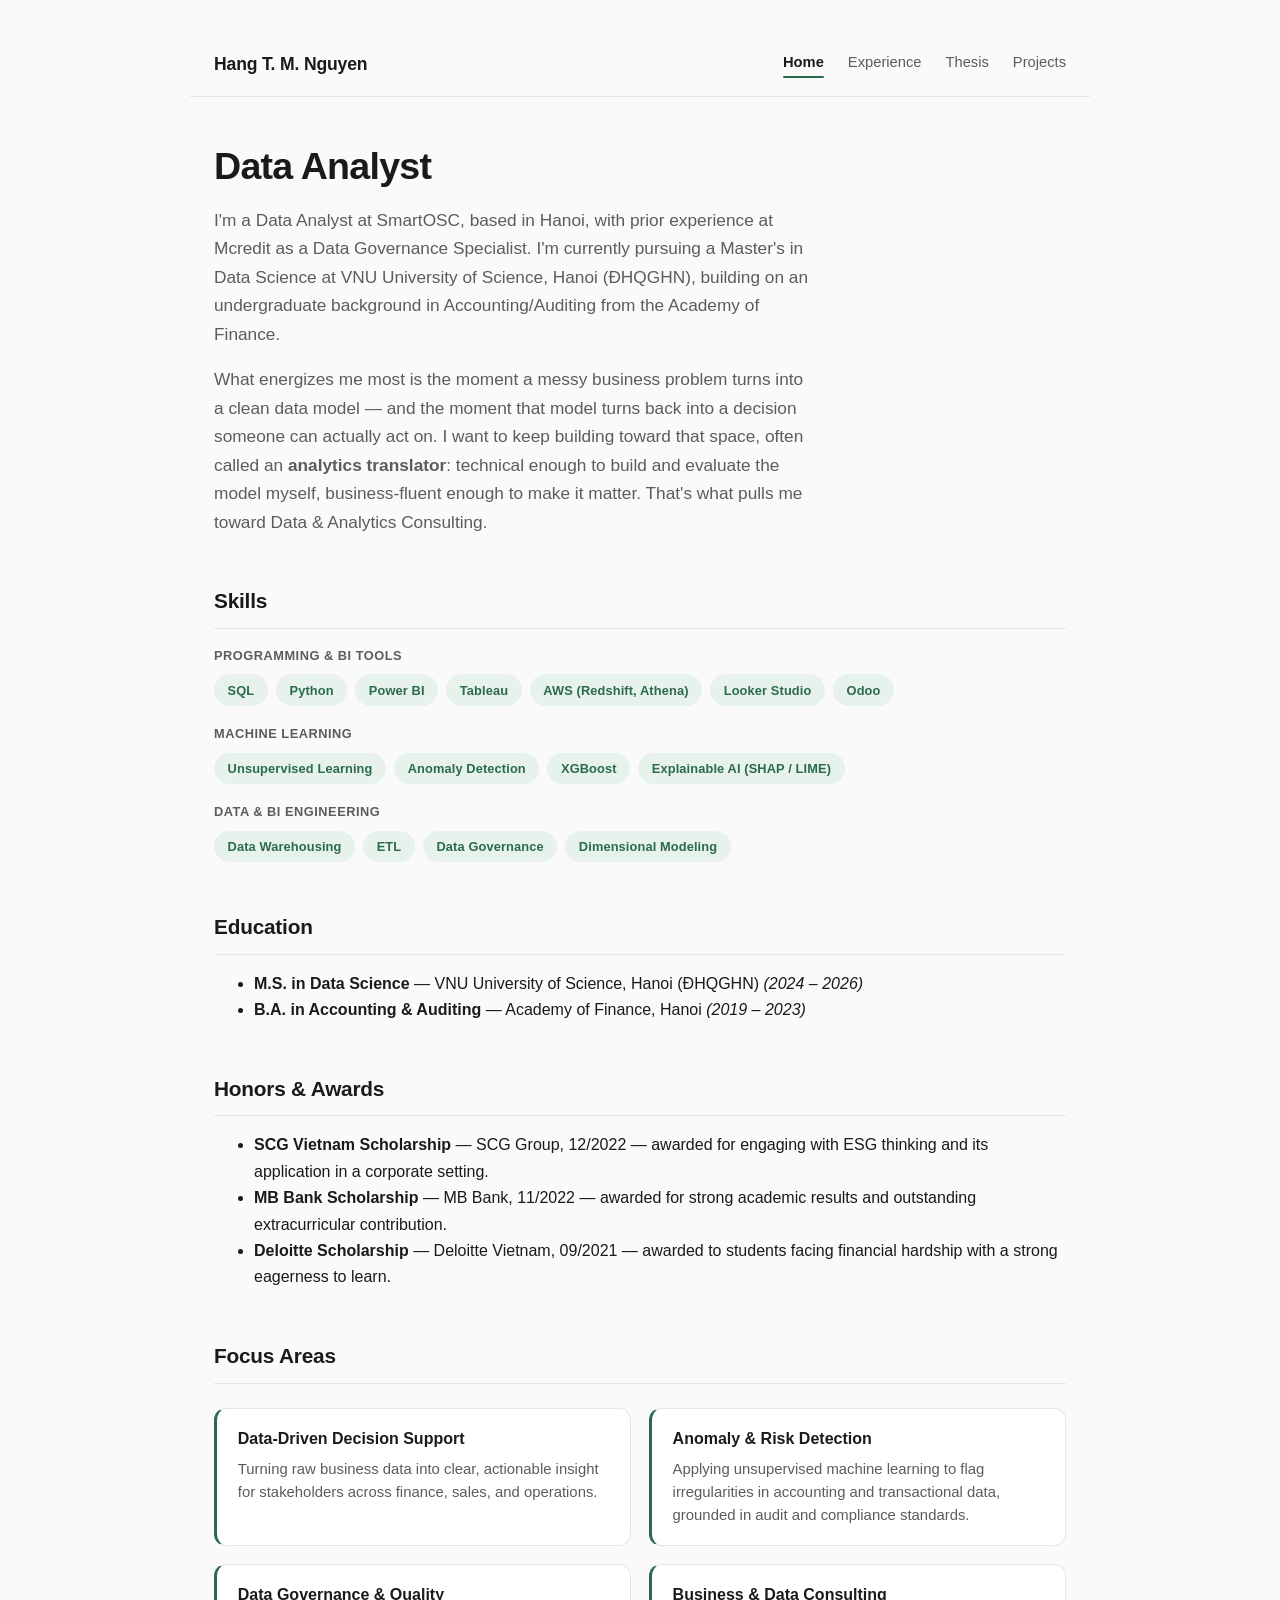
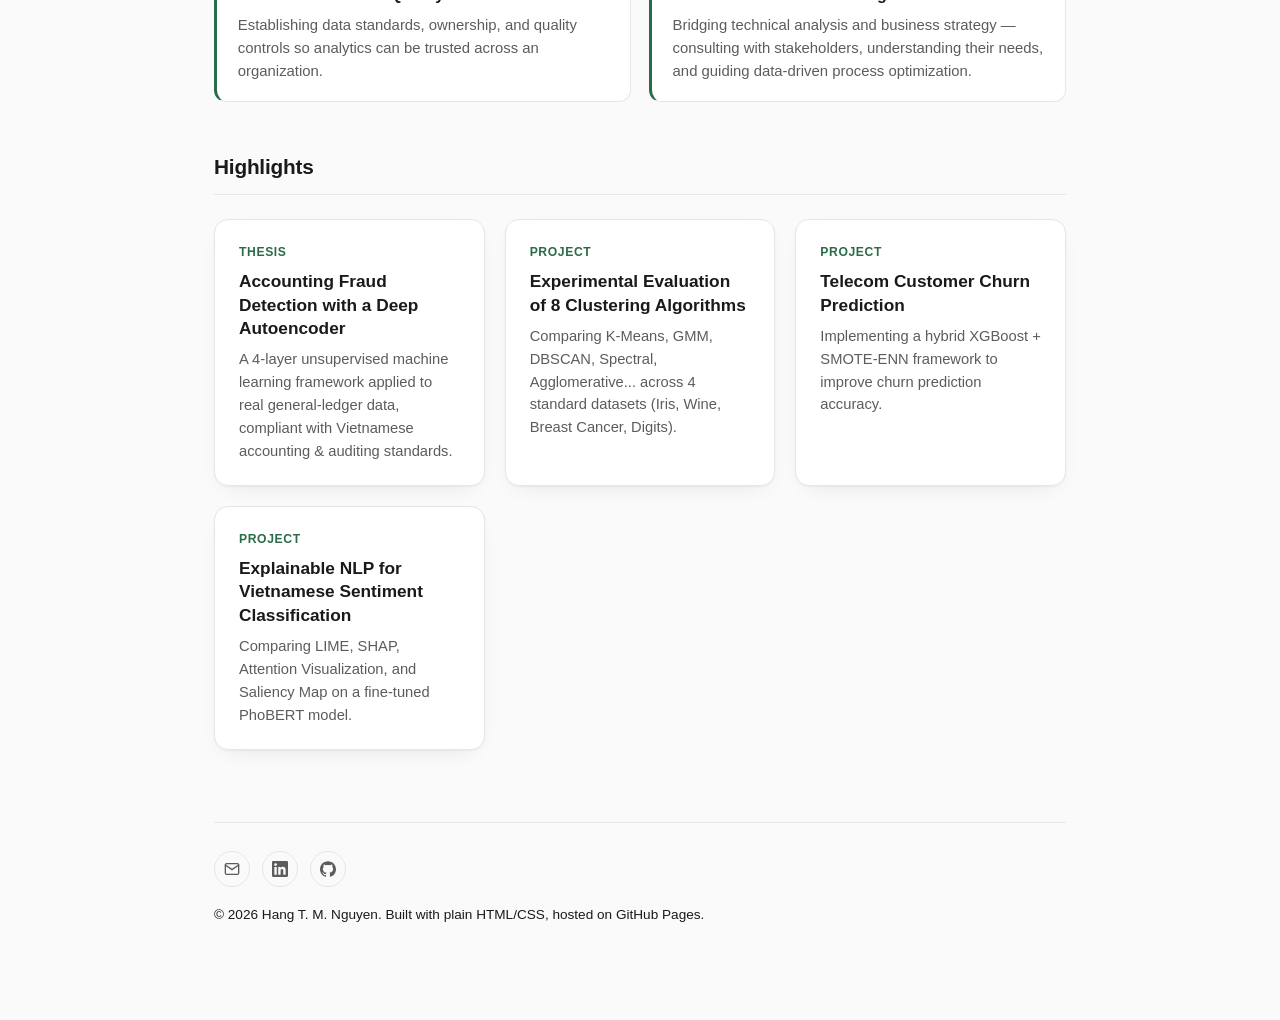
==== commit f9188329: "Remove Redash and Jasper from skills list" ====
--- a/index.html
+++ b/index.html
@@ -58,8 +58,6 @@
         <span class="tag">Tableau</span>
         <span class="tag">AWS (Redshift, Athena)</span>
         <span class="tag">Looker Studio</span>
-        <span class="tag">Redash</span>
-        <span class="tag">Jasper</span>
         <span class="tag">Odoo</span>
       </div>
     </div>
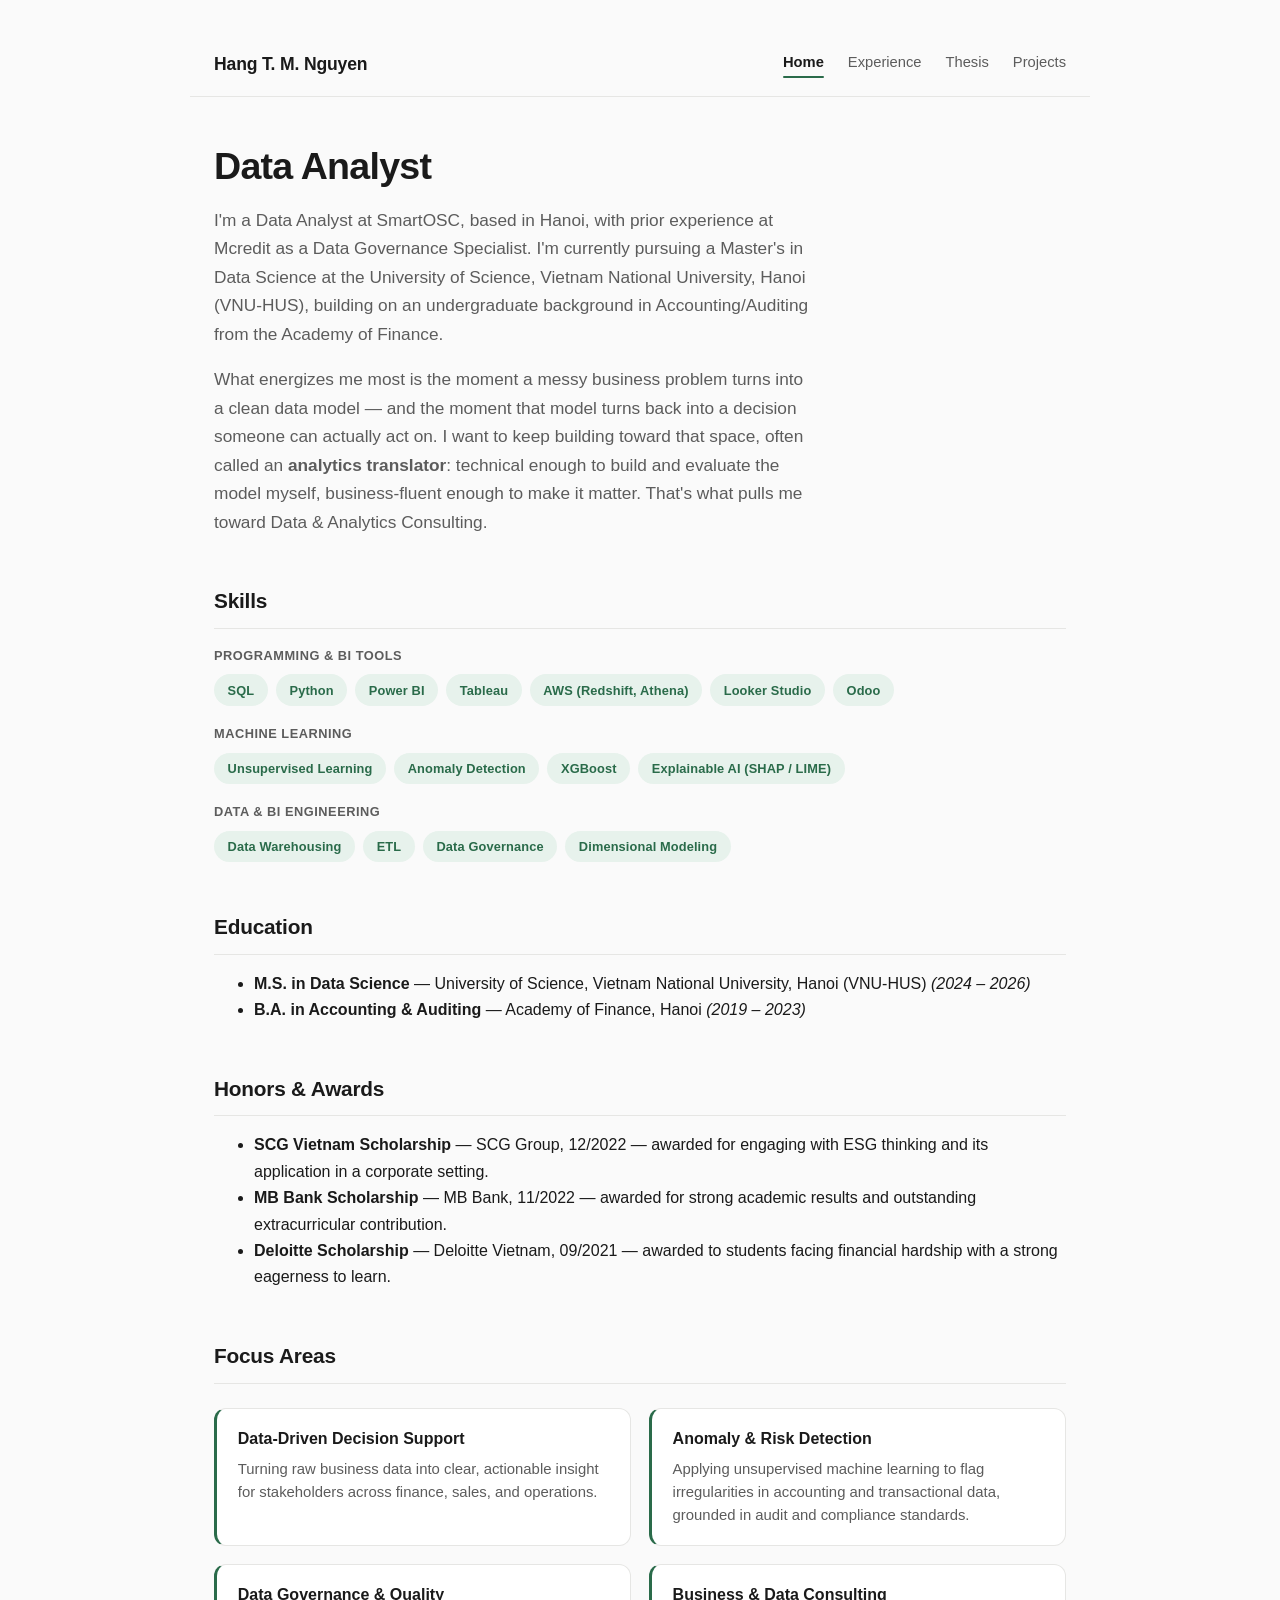
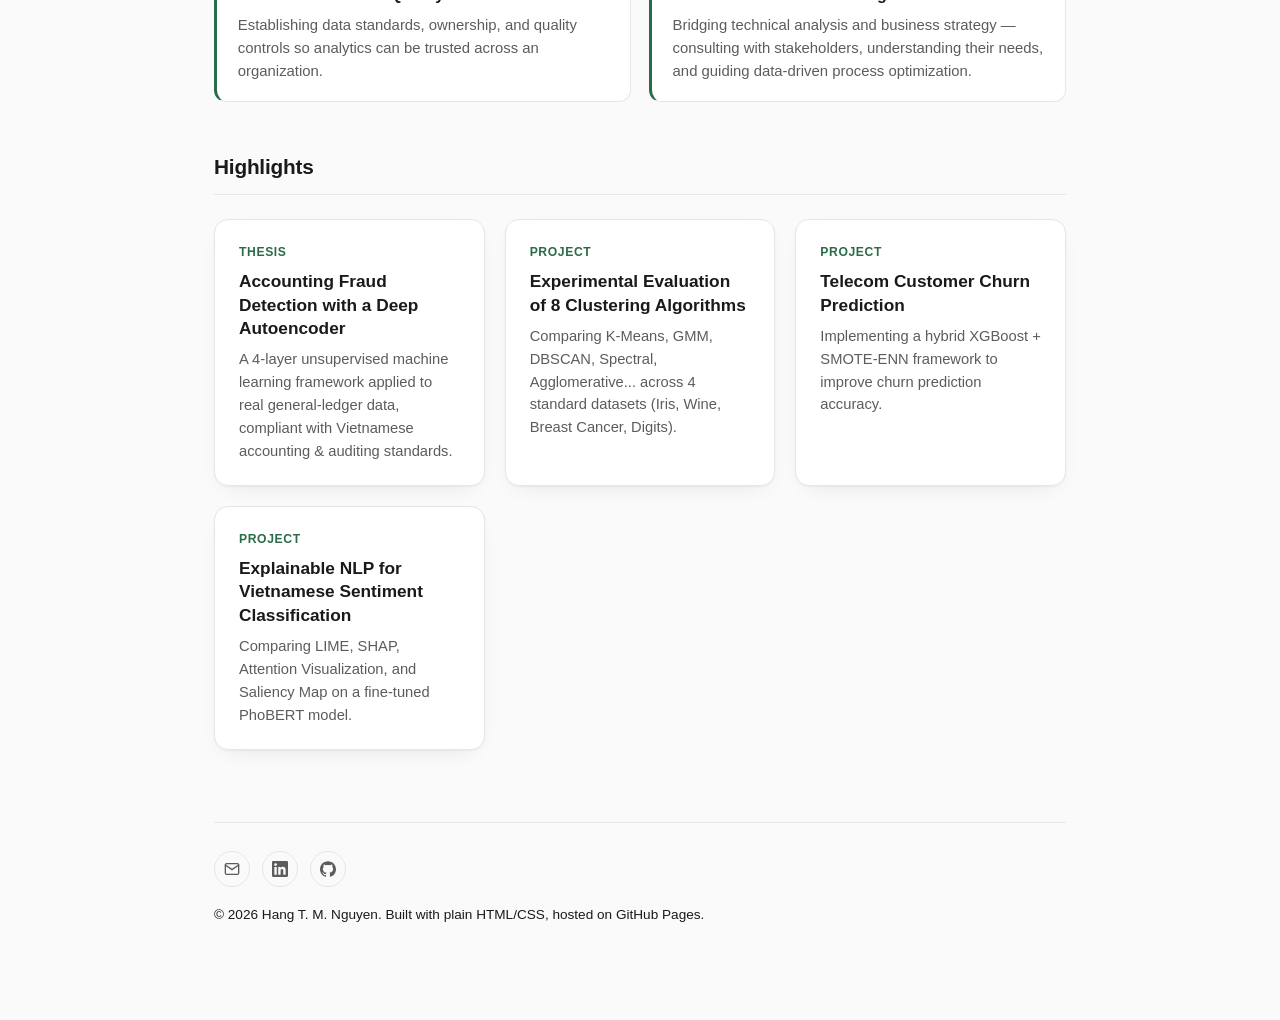
==== commit fc783806: "Clarify university affiliation as VNU-HUS (University of Science, Vietnam National University Hanoi)" ====
--- a/index.html
+++ b/index.html
@@ -35,9 +35,9 @@
     <h1>Data Analyst</h1>
     <p class="lede">
       I'm a Data Analyst at SmartOSC, based in Hanoi, with prior experience at Mcredit as a
-      Data Governance Specialist. I'm currently pursuing a Master's in Data Science at VNU
-      University of Science, Hanoi (ĐHQGHN), building on an undergraduate background in
-      Accounting/Auditing from the Academy of Finance.
+      Data Governance Specialist. I'm currently pursuing a Master's in Data Science at the
+      University of Science, Vietnam National University, Hanoi (VNU-HUS), building on an
+      undergraduate background in Accounting/Auditing from the Academy of Finance.
     </p>
     <p class="lede">
       What energizes me most is the moment a messy business problem turns into a clean data
@@ -82,7 +82,7 @@
 
     <h2>Education</h2>
     <ul>
-      <li><strong>M.S. in Data Science</strong> — VNU University of Science, Hanoi (ĐHQGHN) <em>(2024 – 2026)</em></li>
+      <li><strong>M.S. in Data Science</strong> — University of Science, Vietnam National University, Hanoi (VNU-HUS) <em>(2024 – 2026)</em></li>
       <li><strong>B.A. in Accounting &amp; Auditing</strong> — Academy of Finance, Hanoi <em>(2019 – 2023)</em></li>
     </ul>
 
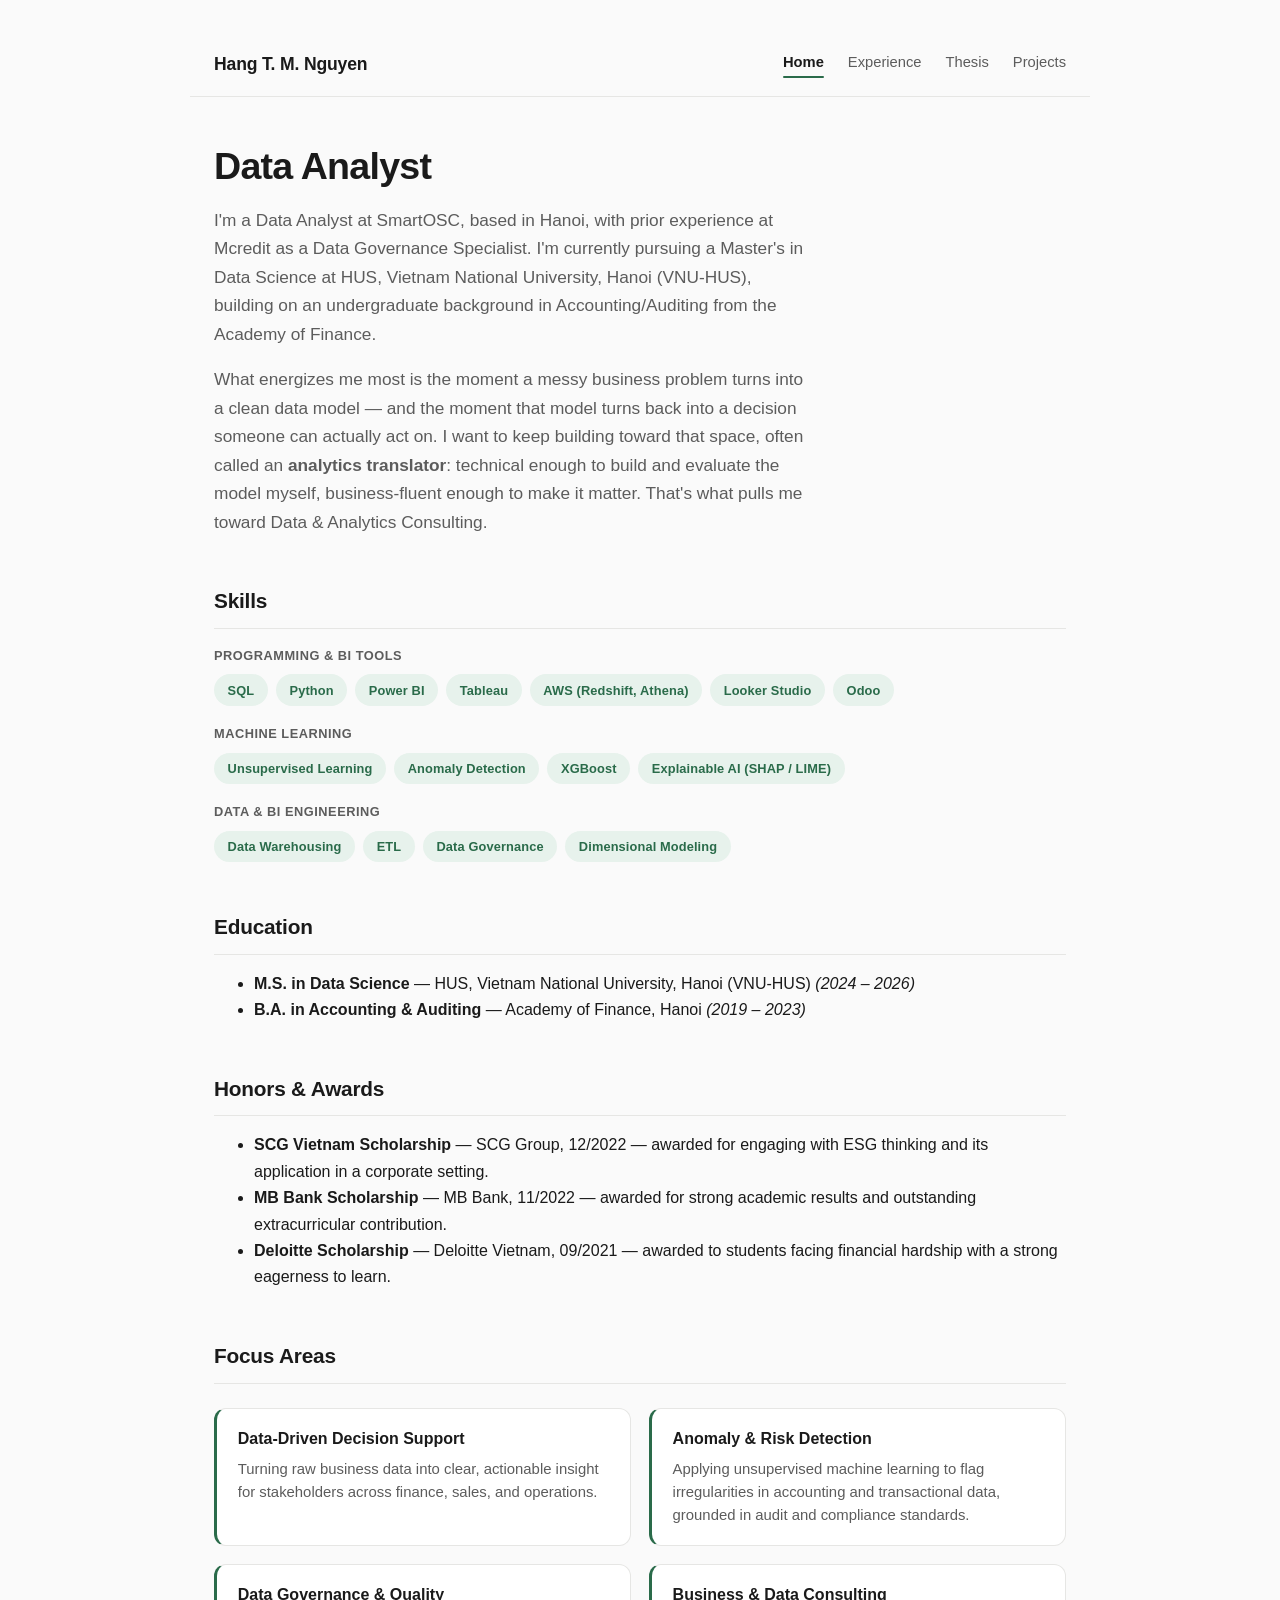
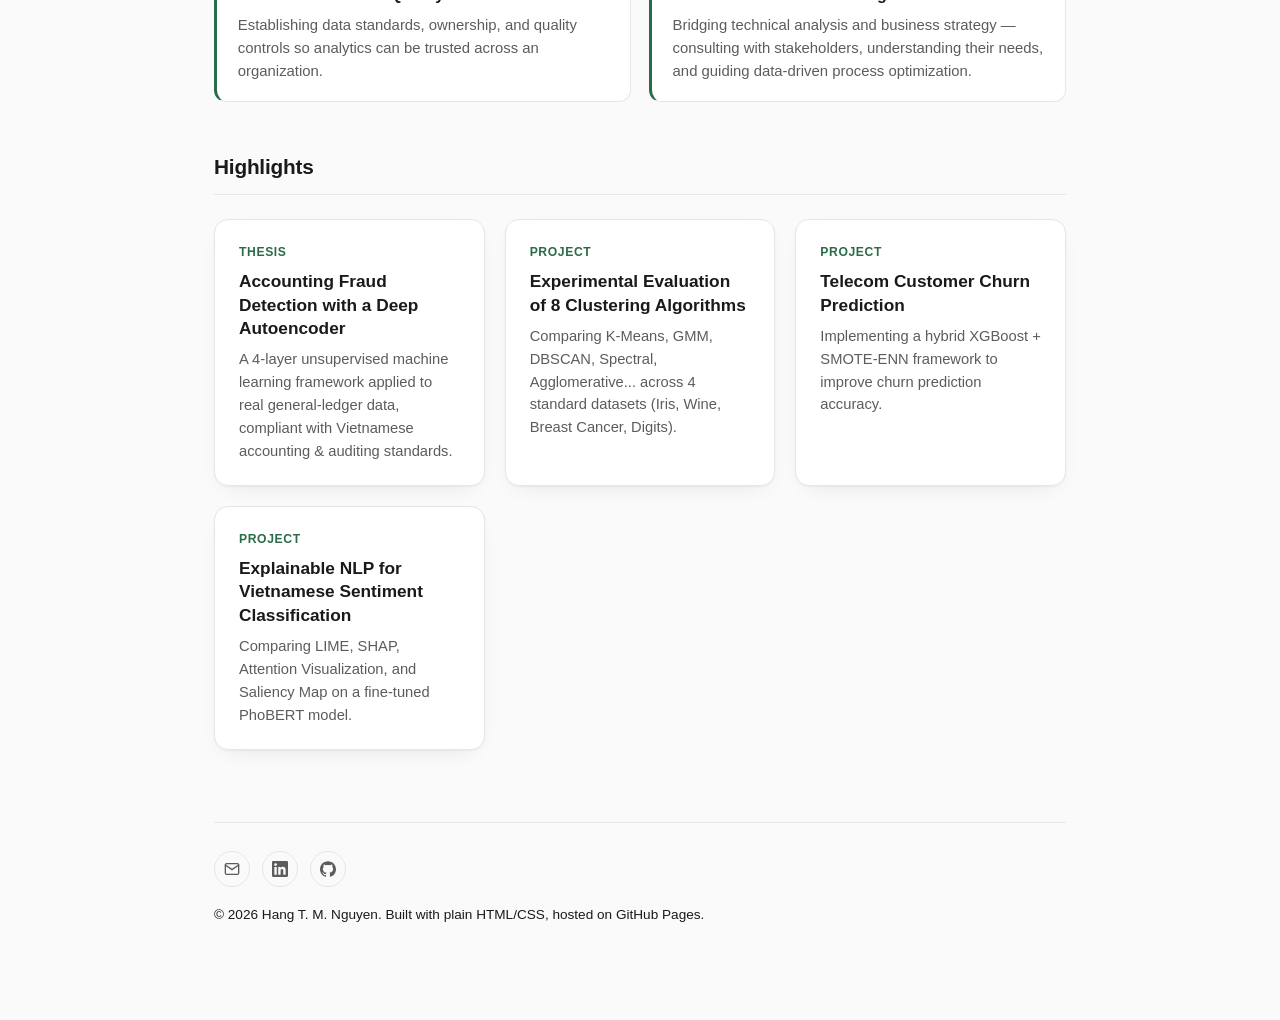
==== commit 5a2d30a6: "Correct thesis dataset scope to the 4,218-entry file actually used The notebook only ever processed " ====
--- a/index.html
+++ b/index.html
@@ -35,9 +35,9 @@
     <h1>Data Analyst</h1>
     <p class="lede">
       I'm a Data Analyst at SmartOSC, based in Hanoi, with prior experience at Mcredit as a
-      Data Governance Specialist. I'm currently pursuing a Master's in Data Science at the
-      University of Science, Vietnam National University, Hanoi (VNU-HUS), building on an
-      undergraduate background in Accounting/Auditing from the Academy of Finance.
+      Data Governance Specialist. I'm currently pursuing a Master's in Data Science at HUS,
+      Vietnam National University, Hanoi (VNU-HUS), building on an undergraduate background
+      in Accounting/Auditing from the Academy of Finance.
     </p>
     <p class="lede">
       What energizes me most is the moment a messy business problem turns into a clean data
@@ -82,7 +82,7 @@
 
     <h2>Education</h2>
     <ul>
-      <li><strong>M.S. in Data Science</strong> — University of Science, Vietnam National University, Hanoi (VNU-HUS) <em>(2024 – 2026)</em></li>
+      <li><strong>M.S. in Data Science</strong> — HUS, Vietnam National University, Hanoi (VNU-HUS) <em>(2024 – 2026)</em></li>
       <li><strong>B.A. in Accounting &amp; Auditing</strong> — Academy of Finance, Hanoi <em>(2019 – 2023)</em></li>
     </ul>
 
